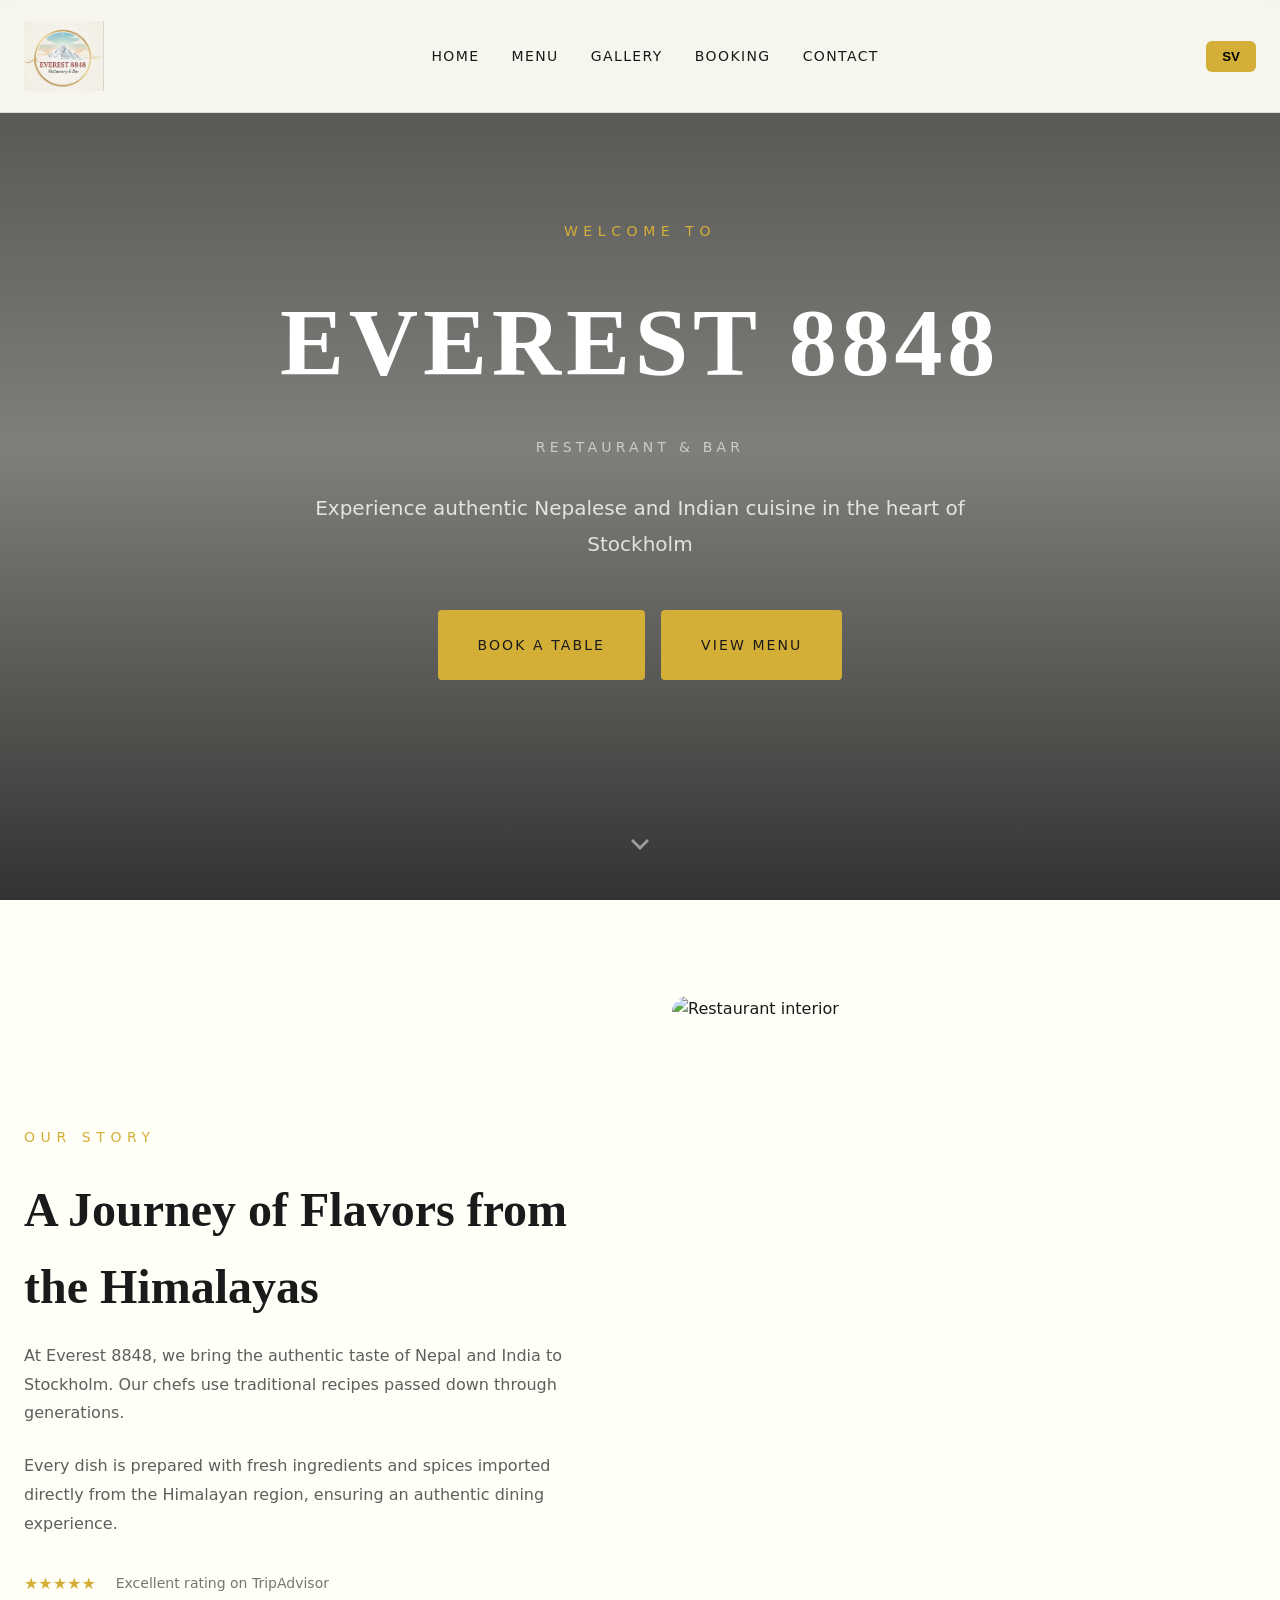
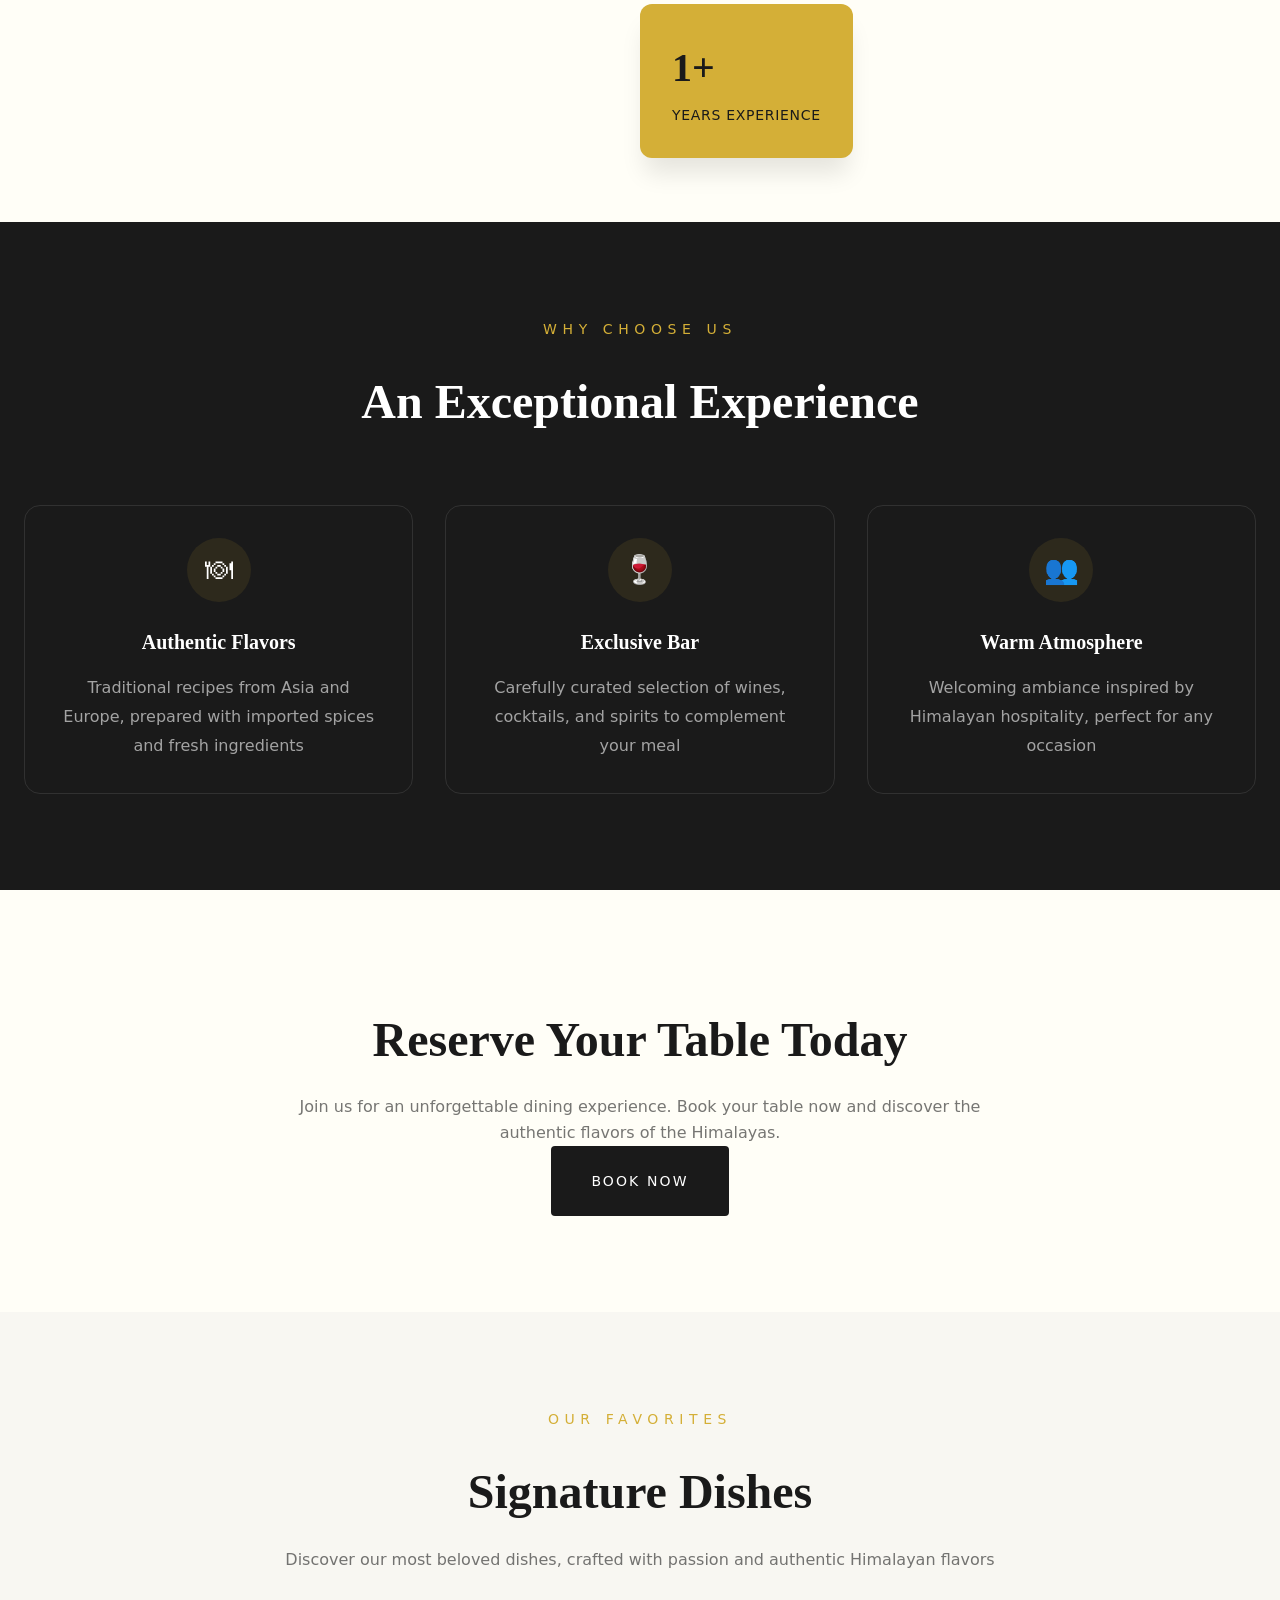
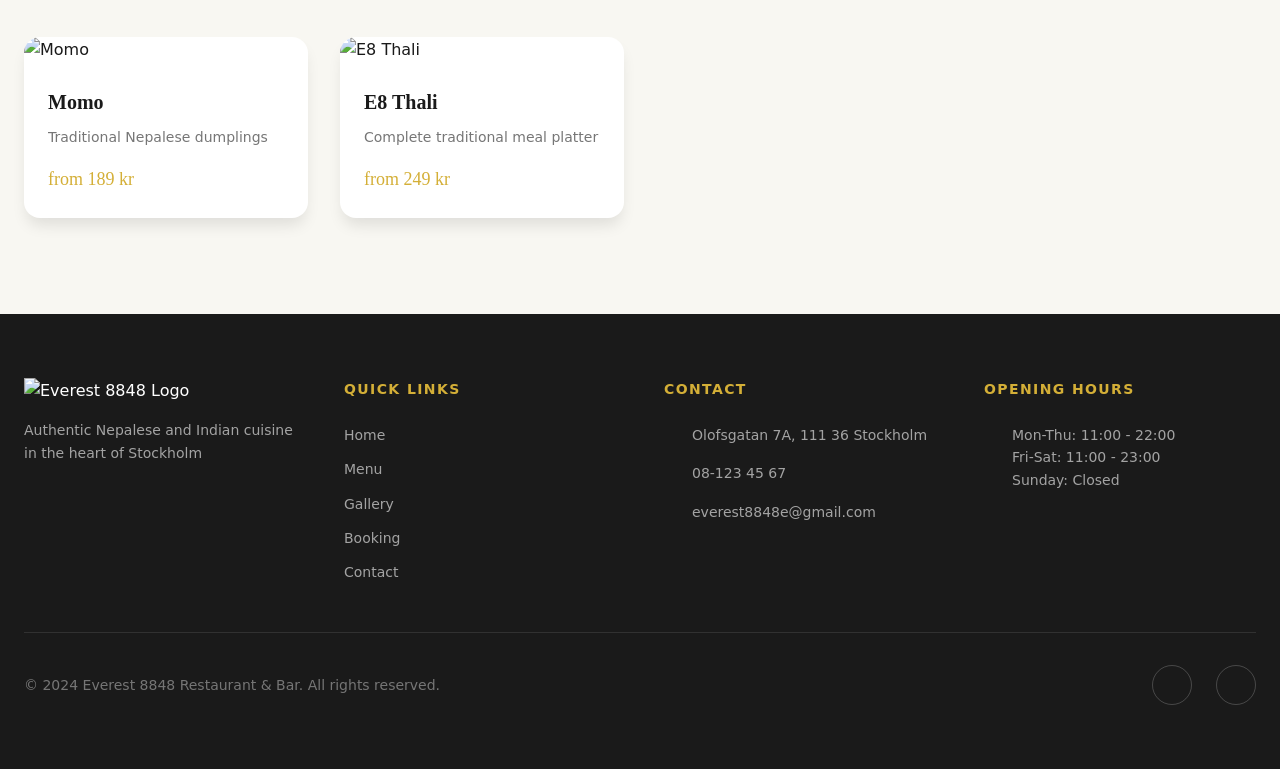
==== index.html @ a4e51785 "Initial commit" ====
<!doctype html>
<html lang="sv">
<head>
  <meta charset="utf-8" />
  <meta name="viewport" content="width=device-width,initial-scale=1" />
  <title>EVEREST 8848</title>
  <style>
    :root {
      --cream: #FFFEF7;
      --gold: #D4AF37;
      --gold-hover: #C4A030;
      --ink: #1A1A1A;
      --panel: #F8F7F2;
    }
    * {
      margin: 0;
      padding: 0;
      box-sizing: border-box;
    }
    body {
      font-family: system-ui, -apple-system, sans-serif;
      background: var(--cream);
      color: var(--ink);
      line-height: 1.6;
    }
    .h-serif {
      font-family: ui-serif, Georgia, serif;
    }
    
    /* Navigation */
    .nav {
      position: fixed;
      top: 0;
      left: 0;
      right: 0;
      z-index: 100;
      background: rgba(255, 254, 247, 0.95);
      backdrop-filter: blur(10px);
      border-bottom: 1px solid rgba(26, 26, 26, 0.1);
      padding: 1rem 0;
    }
    .nav-inner {
      max-width: 1280px;
      margin: 0 auto;
      padding: 0 1.5rem;
      display: flex;
      align-items: center;
      justify-content: space-between;
    }
    .brand {
      display: flex;
      align-items: center;
      gap: 12px;
      text-decoration: none;
      color: var(--ink);
    }
    .brand-logo {
      width: 80px;
      height: 80px;
      object-fit: contain;
    }
    .nav-links {
      display: flex;
      gap: 2rem;
    }
    .nav-links a {
      text-decoration: none;
      color: var(--ink);
      font-size: 14px;
      text-transform: uppercase;
      letter-spacing: 0.1em;
      transition: color 0.3s;
    }
    .nav-links a:hover {
      color: var(--gold);
    }
    .lang {
      background: var(--gold);
      border: none;
      padding: 8px 16px;
      border-radius: 6px;
      cursor: pointer;
      font-weight: 600;
      transition: background 0.3s;
    }
    .lang:hover {
      background: var(--gold-hover);
    }

    /* Hero Section */
    .hero {
      position: relative;
      height: 100vh;
      display: flex;
      align-items: center;
      justify-content: center;
      overflow: hidden;
    }
    .hero-bg {
      position: absolute;
      inset: 0;
      background-image: url('https://images.unsplash.com/photo-1517248135467-4c7edcad34c4?w=1920');
      background-size: cover;
      background-position: center;
      background-repeat: no-repeat;
    }
    .hero-overlay {
      position: absolute;
      inset: 0;
      background: linear-gradient(to bottom, rgba(0,0,0,0.7), rgba(0,0,0,0.5), rgba(0,0,0,0.8));
    }
    .hero-content {
      position: relative;
      z-index: 10;
      text-align: center;
      padding: 0 1.5rem;
      max-width: 56rem;
      margin: 0 auto;
    }
    .kicker {
      color: var(--gold);
      font-size: 0.875rem;
      letter-spacing: 0.4em;
      text-transform: uppercase;
      margin-bottom: 1.5rem;
      display: block;
    }
    .hero h1 {
      font-size: clamp(3rem, 8vw, 6rem);
      color: white;
      margin-bottom: 1rem;
      letter-spacing: 0.05em;
    }
    .hero .sub {
      color: rgba(255, 255, 255, 0.6);
      font-size: 0.875rem;
      letter-spacing: 0.3em;
      text-transform: uppercase;
      margin-bottom: 2rem;
    }
    .hero p {
      color: rgba(255, 255, 255, 0.8);
      font-size: clamp(1rem, 2vw, 1.25rem);
      font-weight: 300;
      max-width: 42rem;
      margin: 0 auto 3rem;
      line-height: 1.8;
    }
    .hero-actions {
      display: flex;
      flex-wrap: wrap;
      gap: 1rem;
      justify-content: center;
    }
    .btn {
      display: inline-block;
      padding: 1.5rem 2.5rem;
      text-decoration: none;
      font-size: 0.875rem;
      letter-spacing: 0.15em;
      text-transform: uppercase;
      font-weight: 500;
      border-radius: 4px;
      transition: all 0.3s;
    }
    .btn.gold {
      background: var(--gold);
      color: var(--ink);
    }
    .btn.gold:hover {
      background: var(--gold-hover);
    }
    .btn.dark {
      background: var(--ink);
      color: white;
    }
    .btn.dark:hover {
      background: #333;
    }
    .chevron-down {
      position: absolute;
      bottom: 2.5rem;
      left: 50%;
      transform: translateX(-50%);
      color: rgba(255, 255, 255, 0.5);
      animation: bounce 2s infinite;
    }
    @keyframes bounce {
      0%, 100% { transform: translateX(-50%) translateY(0); }
      50% { transform: translateX(-50%) translateY(10px); }
    }

    /* Sections */
    .section {
      padding: 6rem 1.5rem;
    }
    .section.dark {
      background: var(--ink);
      color: white;
    }
    .section.panel {
      background: var(--panel);
    }
    .container {
      max-width: 80rem;
      margin: 0 auto;
    }

    /* About Section */
    .grid-2 {
      display: grid;
      grid-template-columns: 1fr;
      gap: 4rem;
      align-items: center;
    }
    @media (min-width: 768px) {
      .grid-2 {
        grid-template-columns: 1fr 1fr;
      }
    }
    .about-image-wrapper {
      position: relative;
    }
    .about-image {
      aspect-ratio: 4/5;
      border-radius: 1rem;
      overflow: hidden;
    }
    .about-image img {
      width: 100%;
      height: 100%;
      object-fit: cover;
    }
    .about-badge {
      position: absolute;
      bottom: -2rem;
      left: -2rem;
      background: var(--gold);
      color: var(--ink);
      padding: 2rem;
      border-radius: 0.75rem;
      box-shadow: 0 20px 25px -5px rgba(0, 0, 0, 0.1);
    }
    .about-badge .number {
      font-size: 2.5rem;
      font-weight: 700;
    }
    .about-badge .label {
      font-size: 0.875rem;
      text-transform: uppercase;
      letter-spacing: 0.05em;
      margin-top: 0.25rem;
    }
    .stars {
      display: flex;
      align-items: center;
      gap: 0.5rem;
      margin-top: 2rem;
      color: var(--gold);
    }
    .stars span {
      margin-left: 0.75rem;
      color: rgba(26, 26, 26, 0.6);
      font-size: 0.875rem;
    }
    .muted-ink {
      color: rgba(26, 26, 26, 0.7);
      line-height: 1.8;
      margin-bottom: 1.5rem;
    }

    /* Features Section */
    .grid-3 {
      display: grid;
      grid-template-columns: 1fr;
      gap: 2rem;
    }
    @media (min-width: 768px) {
      .grid-3 {
        grid-template-columns: repeat(3, 1fr);
      }
    }
    .feature {
      text-align: center;
      padding: 2rem;
      border: 1px solid rgba(255, 255, 255, 0.1);
      border-radius: 1rem;
      transition: border-color 0.5s;
    }
    .feature:hover {
      border-color: rgba(212, 175, 55, 0.5);
    }
    .feature .icon-circle {
      width: 4rem;
      height: 4rem;
      margin: 0 auto 1.5rem;
      border-radius: 50%;
      background: rgba(212, 175, 55, 0.1);
      display: flex;
      align-items: center;
      justify-content: center;
      font-size: 1.75rem;
    }
    .feature h3 {
      font-size: 1.25rem;
      margin-bottom: 1rem;
      color: white;
    }
    .feature .muted {
      color: rgba(255, 255, 255, 0.6);
      line-height: 1.8;
    }

    /* Signature Dishes */
    .grid-4 {
      display: grid;
      grid-template-columns: 1fr;
      gap: 2rem;
    }
    @media (min-width: 640px) {
      .grid-4 {
        grid-template-columns: repeat(2, 1fr);
      }
    }
    @media (min-width: 1024px) {
      .grid-4 {
        grid-template-columns: repeat(4, 1fr);
      }
    }
    .card {
      background: white;
      border-radius: 1rem;
      overflow: hidden;
      box-shadow: 0 10px 15px -3px rgba(0, 0, 0, 0.1);
      transition: box-shadow 0.5s, transform 0.5s;
    }
    .card:hover {
      box-shadow: 0 25px 50px -12px rgba(0, 0, 0, 0.25);
    }
    .card img {
      width: 100%;
      aspect-ratio: 1;
      object-fit: cover;
      transition: transform 0.7s;
    }
    .card:hover img {
      transform: scale(1.1);
    }
    .card-content {
      padding: 1.5rem;
    }
    .card-title {
      font-size: 1.25rem;
      margin-bottom: 0.5rem;
    }
    .card-desc {
      color: rgba(26, 26, 26, 0.6);
      font-size: 0.875rem;
      margin-bottom: 1rem;
      display: -webkit-box;
      -webkit-box-orient: vertical;
      overflow: hidden;
    }
    .card-price {
      color: var(--gold);
      font-size: 1.125rem;
    }

            /* Footer Styles */
        .footer {
            background: #1A1A1A;
            color: white;
        }

        .footer-container {
            max-width: 1280px;
            margin: 0 auto;
            padding: 4rem 1.5rem;
        }

        .footer-grid {
            display: grid;
            grid-template-columns: repeat(4, 1fr);
            gap: 3rem;
            margin-bottom: 3rem;
        }

        .footer-brand {
            grid-column: span 1;
        }

        .footer-logo {
            height: 5rem;
            width: auto;
            margin-bottom: 1rem;
        }

        .footer-tagline {
            color: rgba(255, 255, 255, 0.6);
            font-size: 0.875rem;
            line-height: 1.6;
        }

        .footer-section h4 {
            font-size: 0.875rem;
            letter-spacing: 0.1em;
            text-transform: uppercase;
            color: #D4AF37;
            margin-bottom: 1.5rem;
        }

        .footer-links {
            display: flex;
            flex-direction: column;
            gap: 0.75rem;
        }

        .footer-links a {
            color: rgba(255, 255, 255, 0.6);
            text-decoration: none;
            font-size: 0.875rem;
            transition: color 0.3s;
        }

        .footer-links a:hover {
            color: #D4AF37;
        }

        .footer-contact-item {
            display: flex;
            align-items: flex-start;
            gap: 0.75rem;
            margin-bottom: 1rem;
            color: rgba(255, 255, 255, 0.6);
            font-size: 0.875rem;
        }

        .footer-contact-item i {
            color: #D4AF37;
            flex-shrink: 0;
            margin-top: 2px;
        }

        .footer-hours {
            display: flex;
            align-items: flex-start;
            gap: 0.75rem;
            color: rgba(255, 255, 255, 0.6);
            font-size: 0.875rem;
        }

        .footer-hours i {
            color: #D4AF37;
            flex-shrink: 0;
            margin-top: 2px;
        }

        .footer-hours-text p {
            line-height: 1.6;
        }

        .footer-bottom {
            border-top: 1px solid rgba(255, 255, 255, 0.1);
            padding-top: 2rem;
            display: flex;
            align-items: center;
            justify-content: space-between;
            gap: 1.5rem;
        }

        .footer-copyright {
            color: rgba(255, 255, 255, 0.4);
            font-size: 0.875rem;
        }

        .footer-social {
            display: flex;
            align-items: center;
            gap: 1.5rem;
        }

        .footer-social-link {
            width: 2.5rem;
            height: 2.5rem;
            border-radius: 50%;
            border: 1px solid rgba(255, 255, 255, 0.2);
            display: flex;
            align-items: center;
            justify-content: center;
            color: white;
            text-decoration: none;
            transition: all 0.3s;
        }

        .footer-social-link:hover {
            border-color: #D4AF37;
            color: #D4AF37;
        }

    /* Text utilities */
    h2 {
      font-size: clamp(2rem, 4vw, 3rem);
      margin: 1rem 0;
    }
    .text-center {
      text-align: center;
    }
    .section-header {
      text-align: center;
      margin-bottom: 4rem;
    }
    .section-desc {
      color: rgba(26, 26, 26, 0.6);
      margin-top: 1rem;
      max-width: 45rem;
      margin-left: auto;
      margin-right: auto;
    }
  </style>
</head>
<body>
  <header class="nav">
    <div class="nav-inner">
      <a class="brand" href="index.html">
        <img src="bild.jpg" alt="Everest 8848 Logo" class="brand-logo">
      </a>

      <nav class="nav-links">
        <a href="index.html" data-i18n="nav.home">Home</a>
        <a href="menu.html" data-i18n="nav.menu">Menu</a>
        <a href="gallery.html" data-i18n="nav.gallery">Gallery</a>
        <a href="booking.html" data-i18n="nav.booking">Booking</a>
        <a href="contact.html" data-i18n="nav.contact">Contact</a>
      </nav>

      <button class="lang" id="langBtn" type="button" aria-label="Language">
        <span>SV</span>
      </button>
    </div>
  </header>

  <main>
    <!-- Hero Section -->
    <section class="hero">
      <div class="hero-bg"></div>
      <div class="hero-overlay"></div>

      <div class="hero-content">
        <span class="kicker" data-i18n="home.welcome">Welcome to</span>
        <h1 class="h-serif">EVEREST 8848</h1>
        <div class="sub" data-i18n="home.restaurantBar">Restaurant & Bar</div>
        <p data-i18n="home.heroText">Experience authentic Nepalese and Indian cuisine in the heart of Stockholm</p>

        <div class="hero-actions">
          <a class="btn gold" href="booking.html" data-i18n="home.bookTable">Book a Table</a>
          <a class="btn gold" href="menu.html" data-i18n="home.viewMenu">View Menu</a>
        </div>
      </div>

      <svg class="chevron-down" width="32" height="32" viewBox="0 0 24 24" fill="none" stroke="currentColor" stroke-width="2">
        <polyline points="6 9 12 15 18 9"></polyline>
      </svg>
    </section>

    <!-- About Section -->
    <section class="section">
      <div class="container">
        <div class="grid-2">
          <div>
            <span class="kicker" data-i18n="home.ourStory">Our Story</span>
            <h2 class="h-serif" data-i18n="home.storyTitle">A Journey of Flavors from the Himalayas</h2>
            <p class="muted-ink" data-i18n="home.storyText1">At Everest 8848, we bring the authentic taste of Nepal and India to Stockholm. Our chefs use traditional recipes passed down through generations.</p>
            <p class="muted-ink" data-i18n="home.storyText2">Every dish is prepared with fresh ingredients and spices imported directly from the Himalayan region, ensuring an authentic dining experience.</p>
            <div class="stars">
              ★★★★★
              <span data-i18n="home.excellentRating">Excellent rating on TripAdvisor</span>
            </div>
          </div>

          <div class="about-image-wrapper">
            <div class="about-image">
              <img loading="lazy" src="https://images.unsplash.com/photo-1414235077428-338989a2e8c0?w=800" alt="Restaurant interior">
            </div>
            <div class="about-badge">
              <p class="number h-serif">1+</p>
              <p class="label" data-i18n="home.yearsExperience">Years Experience</p>
            </div>
          </div>
        </div>
      </div>
    </section>

    <!-- Features Section -->
    <section class="section dark">
      <div class="container">
        <div class="section-header">
          <span class="kicker" data-i18n="home.whyChooseUs">Why Choose Us</span>
          <h2 class="h-serif" data-i18n="home.exceptionalExperience">An Exceptional Experience</h2>
        </div>

        <div class="grid-3">
          <div class="feature">
            <div class="icon-circle">🍽</div>
            <h3 class="h-serif" data-i18n="home.authenticFlavors">Authentic Flavors</h3>
            <p class="muted" data-i18n="home.authenticFlavorsDesc">Traditional recipes from Asia and Europe, prepared with imported spices and fresh ingredients</p>
          </div>
          <div class="feature">
            <div class="icon-circle">🍷</div>
            <h3 class="h-serif" data-i18n="home.exclusiveBar">Exclusive Bar</h3>
            <p class="muted" data-i18n="home.exclusiveBarDesc">Carefully curated selection of wines, cocktails, and spirits to complement your meal</p>
          </div>
          <div class="feature">
            <div class="icon-circle">👥</div>
            <h3 class="h-serif" data-i18n="home.warmAtmosphere">Warm Atmosphere</h3>
            <p class="muted" data-i18n="home.warmAtmosphereDesc">Welcoming ambiance inspired by Himalayan hospitality, perfect for any occasion</p>
          </div>
        </div>
      </div>
    </section>

    <!-- CTA Section -->
    <section class="section">
      <div class="container text-center">
        <h2 class="h-serif" data-i18n="home.reserveToday">Reserve Your Table Today</h2>
        <p class="section-desc" data-i18n="home.reserveText">Join us for an unforgettable dining experience. Book your table now and discover the authentic flavors of the Himalayas.</p>
        <a class="btn dark" href="booking.html" data-i18n="home.bookNow">Book Now</a>
      </div>
    </section>

    <!-- Signature Dishes Section -->
    <section class="section panel">
      <div class="container">
        <div class="section-header">
          <span class="kicker" data-i18n="home.ourFavorites">Our Favorites</span>
          <h2 class="h-serif" data-i18n="home.signatureDishes">Signature Dishes</h2>
          <p class="section-desc" data-i18n="home.signatureText">Discover our most beloved dishes, crafted with passion and authentic Himalayan flavors</p>
        </div>

        <div class="grid-4">
          <div class="card">
            <img loading="lazy" src="https://qtrypzzcjebvfcihiynt.supabase.co/storage/v1/object/public/base44-prod/public/692e32b8cb1d8523dd92cec2/b86cc1bb1_WhatsAppImage2025-12-02at14751AM2.jpg" alt="Momo">
            <div class="card-content">
              <h3 class="h-serif card-title">Momo</h3>
              <p class="card-desc" data-i18n="home.momoDesc">Traditional Nepalese dumplings</p>
              <p class="card-price h-serif"><span data-i18n="home.from">from</span> 189 kr</p>
            </div>
          </div>

          <div class="card">
            <img loading="lazy" src="https://qtrypzzcjebvfcihiynt.supabase.co/storage/v1/object/public/base44-prod/public/692e32b8cb1d8523dd92cec2/eb013bc7a_WhatsAppImage2025-12-02at15303AM.jpg" alt="E8 Thali">
            <div class="card-content">
              <h3 class="h-serif card-title">E8 Thali</h3>
              <p class="card-desc" data-i18n="home.thaliDesc">Complete traditional meal platter</p>
              <p class="card-price h-serif"><span data-i18n="home.from">from</span> 249 kr</p>
            </div>
          </div>
          
      </div>
    </section>
  </main>

  <!-- Footer -->
    <footer class="footer">
        <div class="footer-container">
            <div class="footer-grid">
                <!-- Brand -->
                <div class="footer-brand">
                    <img 
                        src="https://qtrypzzcjebvfcihiynt.supabase.co/storage/v1/object/public/base44-prod/public/692e32b8cb1d8523dd92cec2/d5dc49fa0_Gemini_Generated_Image_z7y4h9z7y4h9z7y4.png" 
                        alt="Everest 8848 Logo"
                        class="footer-logo"
                    />
                    <p class="footer-tagline">
                        Authentic Nepalese and Indian cuisine in the heart of Stockholm
                    </p>
                </div>

                <!-- Quick Links -->
                <div class="footer-section">
                    <h4>Quick Links</h4>
                    <div class="footer-links">
                        <a href="index.html">Home</a>
                        <a href="menu.html">Menu</a>
                        <a href="gallery.html">Gallery</a>
                        <a href="booking.html">Booking</a>
                        <a href="contact.html">Contact</a>
                    </div>
                </div>

                <!-- Contact Info -->
                <div class="footer-section">
                    <h4>Contact</h4>
                    <div class="footer-contact-item">
                        <i data-lucide="map-pin" style="width: 16px; height: 16px;"></i>
                        <span>Olofsgatan 7A, 111 36 Stockholm</span>
                    </div>
                    <div class="footer-contact-item">
                        <i data-lucide="phone" style="width: 16px; height: 16px;"></i>
                        <span>08-123 45 67</span>
                    </div>
                    <div class="footer-contact-item">
                        <i data-lucide="mail" style="width: 16px; height: 16px;"></i>
                        <span>everest8848e@gmail.com</span>
                    </div>
                </div>

                <!-- Opening Hours -->
                <div class="footer-section">
                    <h4>Opening Hours</h4>
                    <div class="footer-hours">
                        <i data-lucide="clock" style="width: 16px; height: 16px;"></i>
                        <div class="footer-hours-text">
                            <p>Mon-Thu: 11:00 - 22:00</p>
                            <p>Fri-Sat: 11:00 - 23:00</p>
                            <p>Sunday: Closed</p>
                        </div>
                    </div>
                </div>
            </div>

            <!-- Social & Copyright -->
            <div class="footer-bottom">
                <p class="footer-copyright">
                    © 2024 Everest 8848 Restaurant & Bar. All rights reserved.
                </p>
                <div class="footer-social">
                    <a 
                        href="https://www.instagram.com/everest_8848e/" 
                        target="_blank" 
                        rel="noopener noreferrer"
                        class="footer-social-link"
                    >
                        <i data-lucide="instagram" style="width: 18px; height: 18px;"></i>
                    </a>
                    <a 
                        href="https://facebook.com" 
                        target="_blank" 
                        rel="noopener noreferrer"
                        class="footer-social-link"
                    >
                        <i data-lucide="facebook" style="width: 18px; height: 18px;"></i>
                    </a>
                </div>
            </div>
        </div>
    </footer>

  <script>
    document.getElementById("year").textContent = new Date().getFullYear();
  </script>
</body>
</html>
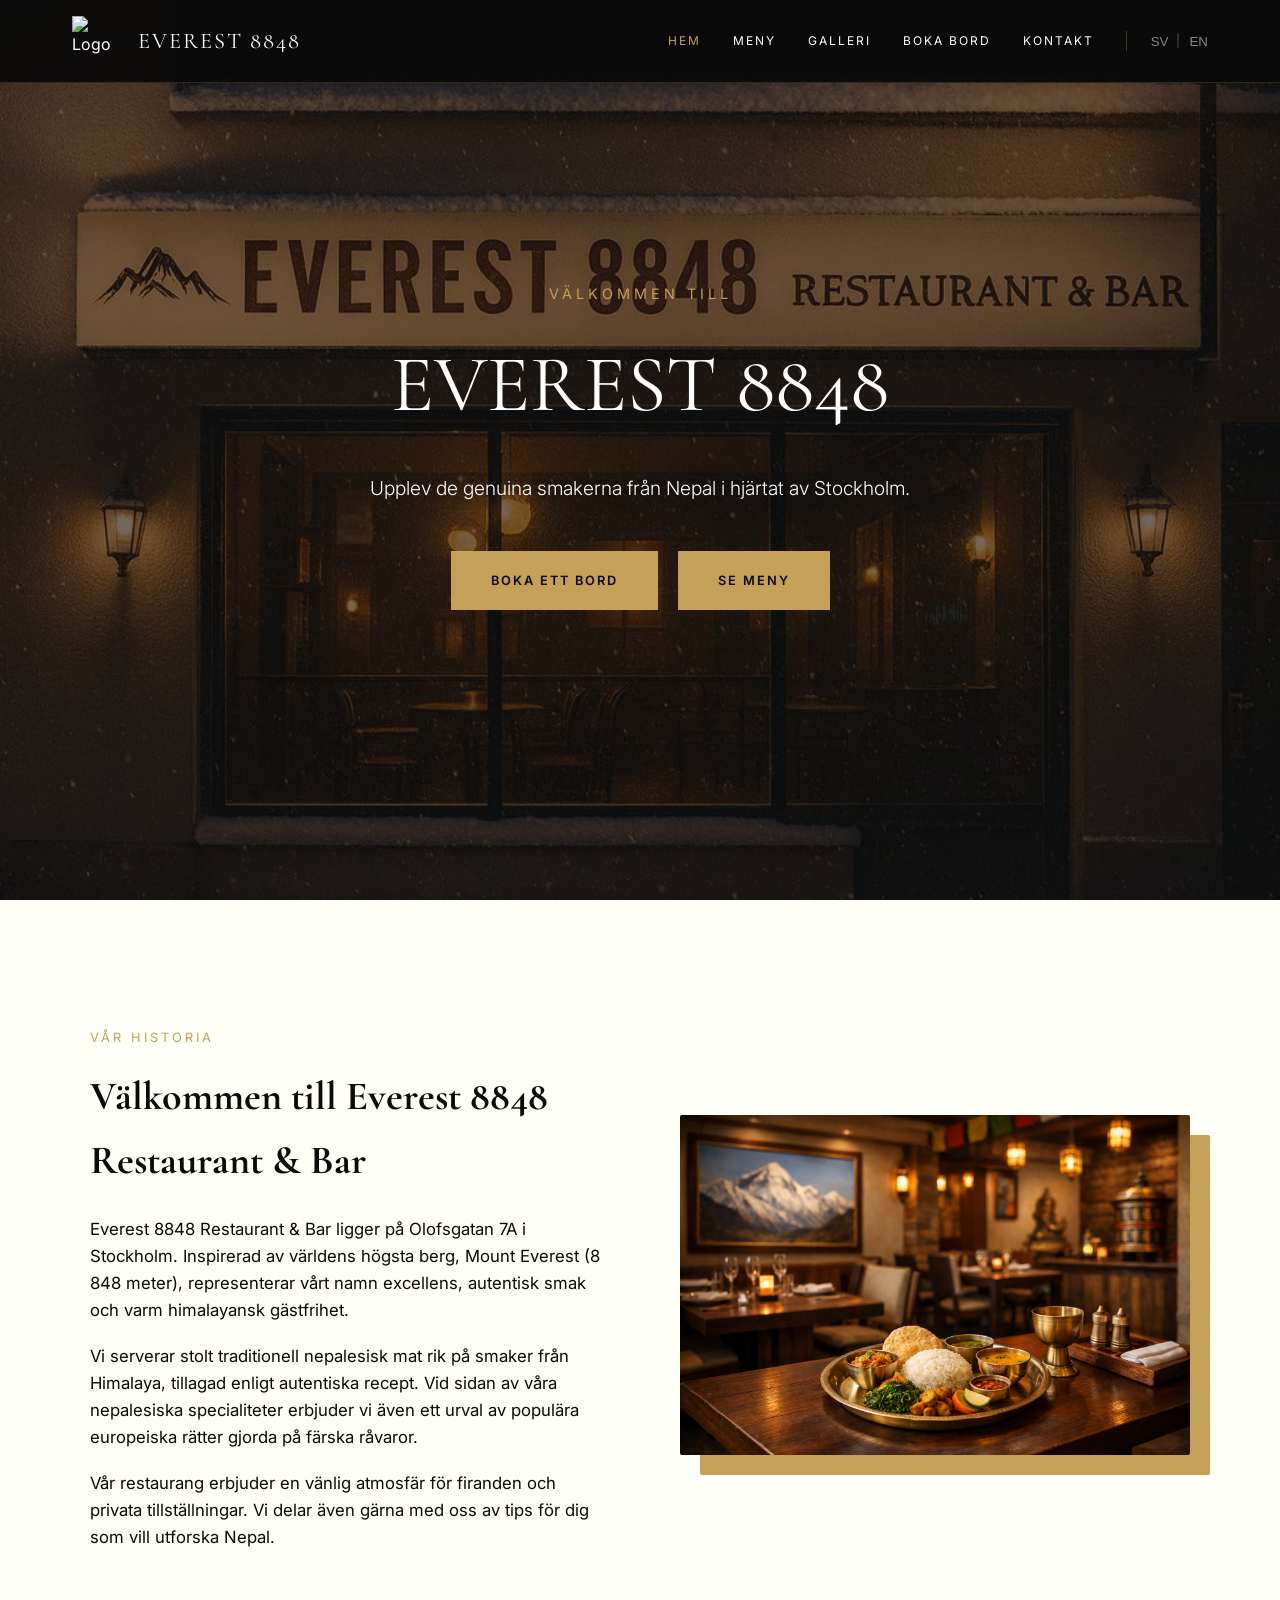
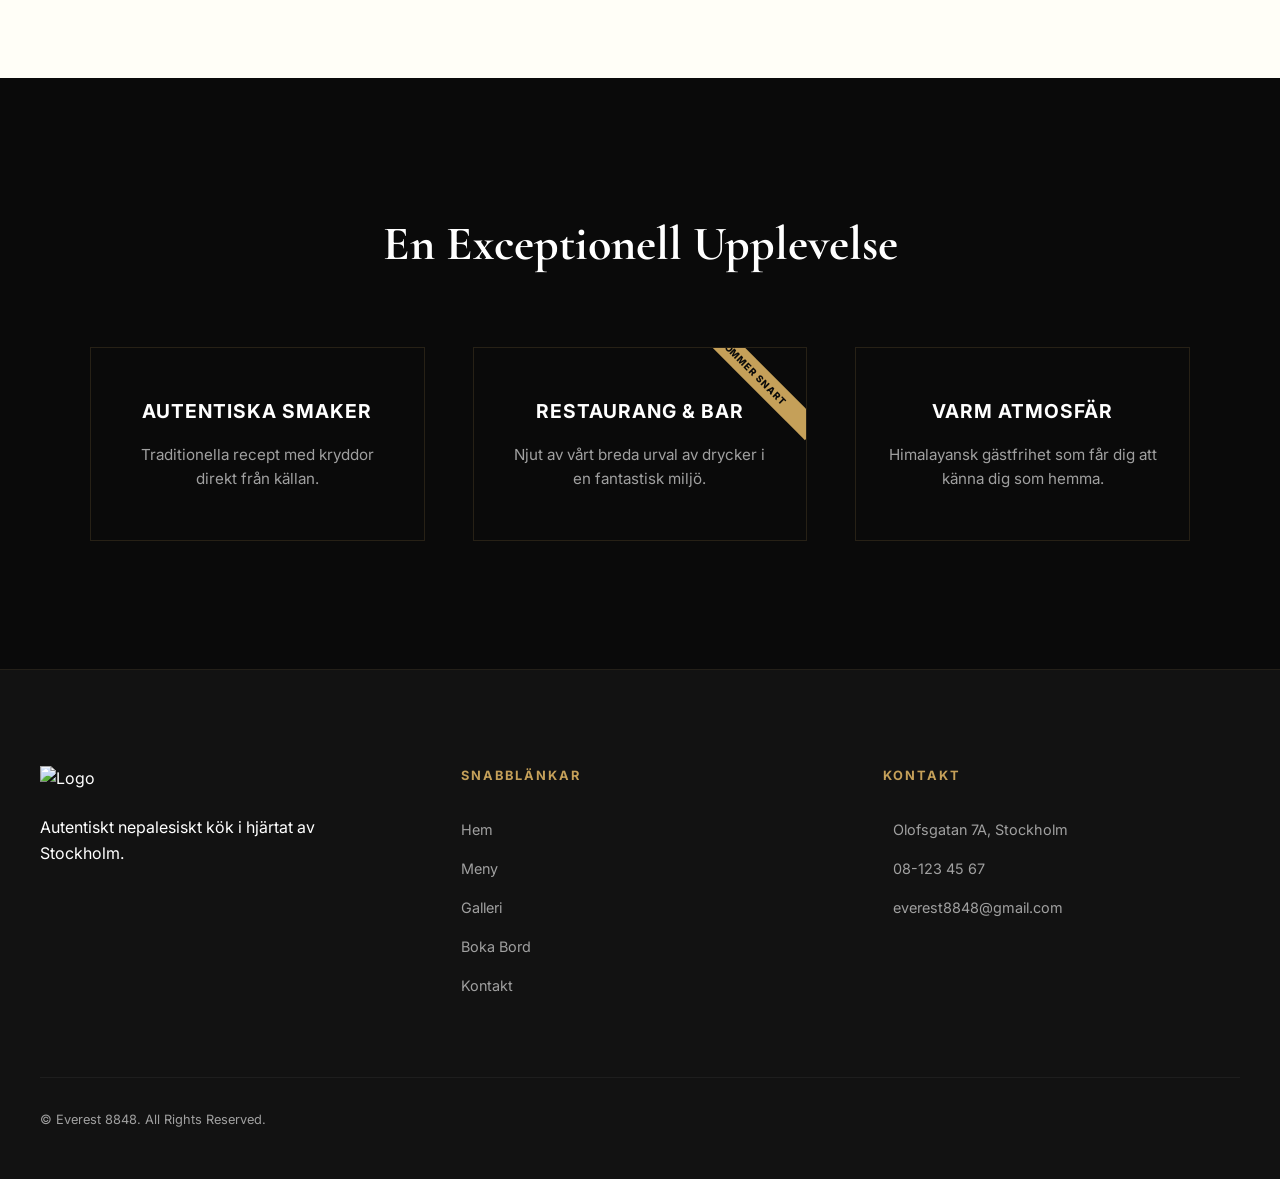
==== commit 24c8e6de: "Added storefront image and updated booking system" ====
--- a/index.html
+++ b/index.html
@@ -1,752 +1,351 @@
-<!doctype html>
+<!DOCTYPE html>
 <html lang="sv">
 <head>
-  <meta charset="utf-8" />
-  <meta name="viewport" content="width=device-width,initial-scale=1" />
-  <title>EVEREST 8848</title>
-  <style>
-    :root {
-      --cream: #FFFEF7;
-      --gold: #D4AF37;
-      --gold-hover: #C4A030;
-      --ink: #1A1A1A;
-      --panel: #F8F7F2;
-    }
-    * {
-      margin: 0;
-      padding: 0;
-      box-sizing: border-box;
-    }
-    body {
-      font-family: system-ui, -apple-system, sans-serif;
-      background: var(--cream);
-      color: var(--ink);
-      line-height: 1.6;
-    }
-    .h-serif {
-      font-family: ui-serif, Georgia, serif;
-    }
+    <meta charset="utf-8" />
+    <meta name="viewport" content="width=device-width,initial-scale=1" />
+    <title>EVEREST 8848 | Restaurant & Bar Stockholm</title>
     
-    /* Navigation */
-    .nav {
-      position: fixed;
-      top: 0;
-      left: 0;
-      right: 0;
-      z-index: 100;
-      background: rgba(255, 254, 247, 0.95);
-      backdrop-filter: blur(10px);
-      border-bottom: 1px solid rgba(26, 26, 26, 0.1);
-      padding: 1rem 0;
-    }
-    .nav-inner {
-      max-width: 1280px;
-      margin: 0 auto;
-      padding: 0 1.5rem;
-      display: flex;
-      align-items: center;
-      justify-content: space-between;
-    }
-    .brand {
-      display: flex;
-      align-items: center;
-      gap: 12px;
-      text-decoration: none;
-      color: var(--ink);
-    }
-    .brand-logo {
-      width: 80px;
-      height: 80px;
-      object-fit: contain;
-    }
-    .nav-links {
-      display: flex;
-      gap: 2rem;
-    }
-    .nav-links a {
-      text-decoration: none;
-      color: var(--ink);
-      font-size: 14px;
-      text-transform: uppercase;
-      letter-spacing: 0.1em;
-      transition: color 0.3s;
-    }
-    .nav-links a:hover {
-      color: var(--gold);
-    }
-    .lang {
-      background: var(--gold);
-      border: none;
-      padding: 8px 16px;
-      border-radius: 6px;
-      cursor: pointer;
-      font-weight: 600;
-      transition: background 0.3s;
-    }
-    .lang:hover {
-      background: var(--gold-hover);
-    }
-
-    /* Hero Section */
-    .hero {
-      position: relative;
-      height: 100vh;
-      display: flex;
-      align-items: center;
-      justify-content: center;
-      overflow: hidden;
-    }
-    .hero-bg {
-      position: absolute;
-      inset: 0;
-      background-image: url('https://images.unsplash.com/photo-1517248135467-4c7edcad34c4?w=1920');
-      background-size: cover;
-      background-position: center;
-      background-repeat: no-repeat;
-    }
-    .hero-overlay {
-      position: absolute;
-      inset: 0;
-      background: linear-gradient(to bottom, rgba(0,0,0,0.7), rgba(0,0,0,0.5), rgba(0,0,0,0.8));
-    }
-    .hero-content {
-      position: relative;
-      z-index: 10;
-      text-align: center;
-      padding: 0 1.5rem;
-      max-width: 56rem;
-      margin: 0 auto;
-    }
-    .kicker {
-      color: var(--gold);
-      font-size: 0.875rem;
-      letter-spacing: 0.4em;
-      text-transform: uppercase;
-      margin-bottom: 1.5rem;
-      display: block;
-    }
-    .hero h1 {
-      font-size: clamp(3rem, 8vw, 6rem);
-      color: white;
-      margin-bottom: 1rem;
-      letter-spacing: 0.05em;
-    }
-    .hero .sub {
-      color: rgba(255, 255, 255, 0.6);
-      font-size: 0.875rem;
-      letter-spacing: 0.3em;
-      text-transform: uppercase;
-      margin-bottom: 2rem;
-    }
-    .hero p {
-      color: rgba(255, 255, 255, 0.8);
-      font-size: clamp(1rem, 2vw, 1.25rem);
-      font-weight: 300;
-      max-width: 42rem;
-      margin: 0 auto 3rem;
-      line-height: 1.8;
-    }
-    .hero-actions {
-      display: flex;
-      flex-wrap: wrap;
-      gap: 1rem;
-      justify-content: center;
-    }
-    .btn {
-      display: inline-block;
-      padding: 1.5rem 2.5rem;
-      text-decoration: none;
-      font-size: 0.875rem;
-      letter-spacing: 0.15em;
-      text-transform: uppercase;
-      font-weight: 500;
-      border-radius: 4px;
-      transition: all 0.3s;
-    }
-    .btn.gold {
-      background: var(--gold);
-      color: var(--ink);
-    }
-    .btn.gold:hover {
-      background: var(--gold-hover);
-    }
-    .btn.dark {
-      background: var(--ink);
-      color: white;
-    }
-    .btn.dark:hover {
-      background: #333;
-    }
-    .chevron-down {
-      position: absolute;
-      bottom: 2.5rem;
-      left: 50%;
-      transform: translateX(-50%);
-      color: rgba(255, 255, 255, 0.5);
-      animation: bounce 2s infinite;
-    }
-    @keyframes bounce {
-      0%, 100% { transform: translateX(-50%) translateY(0); }
-      50% { transform: translateX(-50%) translateY(10px); }
-    }
-
-    /* Sections */
-    .section {
-      padding: 6rem 1.5rem;
-    }
-    .section.dark {
-      background: var(--ink);
-      color: white;
-    }
-    .section.panel {
-      background: var(--panel);
-    }
-    .container {
-      max-width: 80rem;
-      margin: 0 auto;
-    }
-
-    /* About Section */
-    .grid-2 {
-      display: grid;
-      grid-template-columns: 1fr;
-      gap: 4rem;
-      align-items: center;
-    }
-    @media (min-width: 768px) {
-      .grid-2 {
-        grid-template-columns: 1fr 1fr;
-      }
-    }
-    .about-image-wrapper {
-      position: relative;
-    }
-    .about-image {
-      aspect-ratio: 4/5;
-      border-radius: 1rem;
-      overflow: hidden;
-    }
-    .about-image img {
-      width: 100%;
-      height: 100%;
-      object-fit: cover;
-    }
-    .about-badge {
-      position: absolute;
-      bottom: -2rem;
-      left: -2rem;
-      background: var(--gold);
-      color: var(--ink);
-      padding: 2rem;
-      border-radius: 0.75rem;
-      box-shadow: 0 20px 25px -5px rgba(0, 0, 0, 0.1);
-    }
-    .about-badge .number {
-      font-size: 2.5rem;
-      font-weight: 700;
-    }
-    .about-badge .label {
-      font-size: 0.875rem;
-      text-transform: uppercase;
-      letter-spacing: 0.05em;
-      margin-top: 0.25rem;
-    }
-    .stars {
-      display: flex;
-      align-items: center;
-      gap: 0.5rem;
-      margin-top: 2rem;
-      color: var(--gold);
-    }
-    .stars span {
-      margin-left: 0.75rem;
-      color: rgba(26, 26, 26, 0.6);
-      font-size: 0.875rem;
-    }
-    .muted-ink {
-      color: rgba(26, 26, 26, 0.7);
-      line-height: 1.8;
-      margin-bottom: 1.5rem;
-    }
-
-    /* Features Section */
-    .grid-3 {
-      display: grid;
-      grid-template-columns: 1fr;
-      gap: 2rem;
-    }
-    @media (min-width: 768px) {
-      .grid-3 {
-        grid-template-columns: repeat(3, 1fr);
-      }
-    }
-    .feature {
-      text-align: center;
-      padding: 2rem;
-      border: 1px solid rgba(255, 255, 255, 0.1);
-      border-radius: 1rem;
-      transition: border-color 0.5s;
-    }
-    .feature:hover {
-      border-color: rgba(212, 175, 55, 0.5);
-    }
-    .feature .icon-circle {
-      width: 4rem;
-      height: 4rem;
-      margin: 0 auto 1.5rem;
-      border-radius: 50%;
-      background: rgba(212, 175, 55, 0.1);
-      display: flex;
-      align-items: center;
-      justify-content: center;
-      font-size: 1.75rem;
-    }
-    .feature h3 {
-      font-size: 1.25rem;
-      margin-bottom: 1rem;
-      color: white;
-    }
-    .feature .muted {
-      color: rgba(255, 255, 255, 0.6);
-      line-height: 1.8;
-    }
-
-    /* Signature Dishes */
-    .grid-4 {
-      display: grid;
-      grid-template-columns: 1fr;
-      gap: 2rem;
-    }
-    @media (min-width: 640px) {
-      .grid-4 {
-        grid-template-columns: repeat(2, 1fr);
-      }
-    }
-    @media (min-width: 1024px) {
-      .grid-4 {
-        grid-template-columns: repeat(4, 1fr);
-      }
-    }
-    .card {
-      background: white;
-      border-radius: 1rem;
-      overflow: hidden;
-      box-shadow: 0 10px 15px -3px rgba(0, 0, 0, 0.1);
-      transition: box-shadow 0.5s, transform 0.5s;
-    }
-    .card:hover {
-      box-shadow: 0 25px 50px -12px rgba(0, 0, 0, 0.25);
-    }
-    .card img {
-      width: 100%;
-      aspect-ratio: 1;
-      object-fit: cover;
-      transition: transform 0.7s;
-    }
-    .card:hover img {
-      transform: scale(1.1);
-    }
-    .card-content {
-      padding: 1.5rem;
-    }
-    .card-title {
-      font-size: 1.25rem;
-      margin-bottom: 0.5rem;
-    }
-    .card-desc {
-      color: rgba(26, 26, 26, 0.6);
-      font-size: 0.875rem;
-      margin-bottom: 1rem;
-      display: -webkit-box;
-      -webkit-box-orient: vertical;
-      overflow: hidden;
-    }
-    .card-price {
-      color: var(--gold);
-      font-size: 1.125rem;
-    }
-
-            /* Footer Styles */
-        .footer {
-            background: #1A1A1A;
-            color: white;
-        }
-
-        .footer-container {
-            max-width: 1280px;
+    <script src="https://unpkg.com/lucide@latest"></script>
+    
+    <style>
+        @import url('https://fonts.googleapis.com/css2?family=Cormorant+Garamond:ital,wght@0,400;0,600;1,400&family=Inter:wght@300;400;600&display=swap');
+
+        :root {
+            --gold: #c5a059;
+            --gold-light: #e2c28d;
+            --black: #0a0a0a;
+            --near-black: #121212;
+            --white: #ffffff;
+            --gray: #a0a0a0;
+        }
+
+        * { margin: 0; padding: 0; box-sizing: border-box; }
+
+        body {
+            font-family: 'Inter', sans-serif;
+            background-color: #FFFEF7;
+            color: var(--black);
+            line-height: 1.6;
+        }
+
+        .h-serif { font-family: 'Cormorant Garamond', serif; }
+
+        /* --- Navigation --- */
+        .nav {
+            position: fixed;
+            top: 0; width: 100%;
+            z-index: 1000;
+            background: rgba(10, 10, 10, 0.95);
+            border-bottom: 1px solid rgba(197, 160, 89, 0.2);
+            padding: 1rem 0;
+        }
+
+        .nav-inner {
+            max-width: 1200px;
             margin: 0 auto;
-            padding: 4rem 1.5rem;
-        }
-
-        .footer-grid {
-            display: grid;
-            grid-template-columns: repeat(4, 1fr);
-            gap: 3rem;
-            margin-bottom: 3rem;
-        }
-
-        .footer-brand {
-            grid-column: span 1;
-        }
-
-        .footer-logo {
-            height: 5rem;
-            width: auto;
-            margin-bottom: 1rem;
-        }
-
-        .footer-tagline {
-            color: rgba(255, 255, 255, 0.6);
-            font-size: 0.875rem;
-            line-height: 1.6;
-        }
-
-        .footer-section h4 {
-            font-size: 0.875rem;
-            letter-spacing: 0.1em;
+            padding: 0 2rem;
+            display: flex;
+            justify-content: space-between;
+            align-items: center;
+        }
+
+        .brand { display: flex; align-items: center; gap: 1rem; text-decoration: none; color: var(--white); }
+        .brand img { width: 50px; height: 50px; }
+
+        .nav-right { display: flex; align-items: center; gap: 2rem; }
+        .nav-links { display: flex; gap: 2rem; align-items: center; }
+        .nav-links a {
+            text-decoration: none;
+            color: var(--white);
+            font-size: 0.75rem;
             text-transform: uppercase;
-            color: #D4AF37;
-            margin-bottom: 1.5rem;
-        }
-
-        .footer-links {
-            display: flex;
-            flex-direction: column;
-            gap: 0.75rem;
-        }
-
-        .footer-links a {
-            color: rgba(255, 255, 255, 0.6);
-            text-decoration: none;
-            font-size: 0.875rem;
+            letter-spacing: 2px;
             transition: color 0.3s;
         }
-
-        .footer-links a:hover {
-            color: #D4AF37;
-        }
-
-        .footer-contact-item {
-            display: flex;
-            align-items: flex-start;
-            gap: 0.75rem;
-            margin-bottom: 1rem;
-            color: rgba(255, 255, 255, 0.6);
-            font-size: 0.875rem;
-        }
-
-        .footer-contact-item i {
-            color: #D4AF37;
-            flex-shrink: 0;
-            margin-top: 2px;
-        }
-
-        .footer-hours {
-            display: flex;
-            align-items: flex-start;
-            gap: 0.75rem;
-            color: rgba(255, 255, 255, 0.6);
-            font-size: 0.875rem;
-        }
-
-        .footer-hours i {
-            color: #D4AF37;
-            flex-shrink: 0;
-            margin-top: 2px;
-        }
-
-        .footer-hours-text p {
-            line-height: 1.6;
-        }
-
-        .footer-bottom {
-            border-top: 1px solid rgba(255, 255, 255, 0.1);
-            padding-top: 2rem;
-            display: flex;
-            align-items: center;
-            justify-content: space-between;
-            gap: 1.5rem;
-        }
-
-        .footer-copyright {
-            color: rgba(255, 255, 255, 0.4);
-            font-size: 0.875rem;
-        }
-
-        .footer-social {
-            display: flex;
-            align-items: center;
-            gap: 1.5rem;
-        }
-
-        .footer-social-link {
-            width: 2.5rem;
-            height: 2.5rem;
-            border-radius: 50%;
-            border: 1px solid rgba(255, 255, 255, 0.2);
+        .nav-links a:hover, .nav-links a.active { color: var(--gold); }
+
+        .lang-switch { 
+            display: flex; align-items: center; gap: 0.5rem; font-size: 0.75rem; letter-spacing: 1px;
+            border-left: 1px solid rgba(197, 160, 89, 0.3); padding-left: 1.5rem;
+        }
+        .lang-btn { 
+            background: none; border: none; color: var(--white); cursor: pointer; 
+            text-transform: uppercase; opacity: 0.5; transition: 0.3s; padding: 0;
+        }
+        .lang-btn.active { opacity: 1; color: var(--gold); font-weight: 600; }
+        .lang-divider { opacity: 0.3; color: white; }
+
+        /* --- Hero Section --- */
+        .hero {
+            position: relative;
+            height: 100vh;
             display: flex;
             align-items: center;
             justify-content: center;
             color: white;
+            text-align: center;
+            background: var(--black);
+        }
+        .hero-bg {
+            position: absolute; 
+            inset: 0;
+            /* This is a professional link that works without needing a local file */
+           background-image: url('everest.jpeg');
+            background-size: cover; 
+            background-position: center;
+            z-index: 1; 
+            opacity: 0.5;
+        }
+        .hero-content { position: relative; z-index: 2; padding: 0 1.5rem; }
+        .hero-sub { color: var(--gold); text-transform: uppercase; letter-spacing: 4px; font-size: 0.9rem; margin-bottom: 1rem; display: block; }
+        .hero h1 { font-size: clamp(2.5rem, 8vw, 5rem); margin-bottom: 1.5rem; font-weight: 400; }
+        .hero p { font-size: 1.2rem; max-width: 700px; margin: 0 auto 2.5rem; font-weight: 300; }
+
+        .btn-gold {
+            display: inline-block;
+            background: var(--gold);
+            color: var(--black);
+            padding: 1.2rem 2.5rem;
             text-decoration: none;
-            transition: all 0.3s;
-        }
-
-        .footer-social-link:hover {
-            border-color: #D4AF37;
-            color: #D4AF37;
-        }
-
-    /* Text utilities */
-    h2 {
-      font-size: clamp(2rem, 4vw, 3rem);
-      margin: 1rem 0;
-    }
-    .text-center {
-      text-align: center;
-    }
-    .section-header {
-      text-align: center;
-      margin-bottom: 4rem;
-    }
-    .section-desc {
-      color: rgba(26, 26, 26, 0.6);
-      margin-top: 1rem;
-      max-width: 45rem;
-      margin-left: auto;
-      margin-right: auto;
-    }
-  </style>
+            text-transform: uppercase;
+            letter-spacing: 2px;
+            font-weight: 600;
+            font-size: 0.8rem;
+            transition: 0.3s;
+            margin: 0.5rem;
+        }
+        .btn-gold:hover { background: var(--gold-light); transform: translateY(-3px); }
+
+        /* --- Sections --- */
+        .section { padding: 8rem 2rem; }
+        .container { max-width: 1100px; margin: 0 auto; }
+        .grid-2 { display: grid; grid-template-columns: repeat(auto-fit, minmax(350px, 1fr)); gap: 5rem; align-items: center; }
+        
+        .kicker { color: var(--gold); text-transform: uppercase; letter-spacing: 3px; font-size: 0.8rem; margin-bottom: 1rem; display: block; }
+        .about-image img { width: 100%; border-radius: 2px; box-shadow: 20px 20px 0px var(--gold); }
+
+        .section.dark { background: var(--black); color: white; text-align: center; }
+        .grid-3 { display: grid; grid-template-columns: repeat(auto-fit, minmax(280px, 1fr)); gap: 3rem; margin-top: 4rem; }
+        
+        .feature { 
+            padding: 3rem 2rem; 
+            border: 1px solid rgba(197, 160, 89, 0.15); 
+            transition: 0.3s; 
+            position: relative;
+        }
+        .feature:hover { border-color: var(--gold); background: rgba(197, 160, 89, 0.05); }
+        .feature i { color: var(--gold); margin-bottom: 1.5rem; }
+        .feature h3 { font-size: 1.2rem; margin-bottom: 1rem; text-transform: uppercase; letter-spacing: 1px; }
+        .feature p { color: var(--gray); font-size: 0.95rem; }
+
+        .status-badge {
+            position: absolute;
+            top: 12px;
+            right: -32px;
+            background: var(--gold);
+            color: var(--black);
+            padding: 4px 40px;
+            font-size: 0.6rem;
+            font-weight: 800;
+            text-transform: uppercase;
+            transform: rotate(45deg);
+            letter-spacing: 1px;
+        }
+
+        /* --- Footer --- */
+        .footer { 
+            background: var(--near-black); 
+            color: var(--white); 
+            padding: 6rem 2rem 3rem; 
+            border-top: 1px solid rgba(197, 160, 89, 0.1);
+        }
+        .footer-grid {
+            max-width: 1200px; margin: 0 auto;
+            display: grid; grid-template-columns: repeat(auto-fit, minmax(200px, 1fr));
+            gap: 4rem; padding-bottom: 4rem;
+        }
+        .footer-logo { width: 80px; margin-bottom: 1.5rem; }
+        .footer-section h4 { color: var(--gold); text-transform: uppercase; font-size: 0.8rem; letter-spacing: 2px; margin-bottom: 2rem; }
+        .footer-links a { display: block; color: var(--gray); text-decoration: none; margin-bottom: 1rem; font-size: 0.9rem; transition: 0.3s; }
+        .footer-links a:hover { color: var(--gold); }
+        .footer-contact p { color: var(--gray); font-size: 0.9rem; margin-bottom: 1rem; display: flex; align-items: center; gap: 10px; }
+        
+        .footer-bottom { 
+            max-width: 1200px; margin: 0 auto; padding-top: 2rem; border-top: 1px solid rgba(255,255,255,0.05);
+            display: flex; justify-content: space-between; align-items: center; color: var(--gray); font-size: 0.8rem;
+        }
+        .footer-social { display: flex; gap: 1.5rem; }
+        .footer-social a { color: var(--white); transition: 0.3s; }
+        .footer-social a:hover { color: var(--gold); }
+
+        @media (max-width: 768px) {
+            .nav-links { display: none; }
+            .footer-grid { text-align: center; }
+            .footer-bottom { flex-direction: column; gap: 1.5rem; }
+            .section { padding: 4rem 1.5rem; }
+        }
+    </style>
 </head>
 <body>
-  <header class="nav">
-    <div class="nav-inner">
-      <a class="brand" href="index.html">
-        <img src="bild.jpg" alt="Everest 8848 Logo" class="brand-logo">
-      </a>
-
-      <nav class="nav-links">
-        <a href="index.html" data-i18n="nav.home">Home</a>
-        <a href="menu.html" data-i18n="nav.menu">Menu</a>
-        <a href="gallery.html" data-i18n="nav.gallery">Gallery</a>
-        <a href="booking.html" data-i18n="nav.booking">Booking</a>
-        <a href="contact.html" data-i18n="nav.contact">Contact</a>
-      </nav>
-
-      <button class="lang" id="langBtn" type="button" aria-label="Language">
-        <span>SV</span>
-      </button>
-    </div>
-  </header>
-
-  <main>
-    <!-- Hero Section -->
+
+    <nav class="nav">
+        <div class="nav-inner">
+            <a href="index.html" class="brand">
+                <img src="https://qtrypzzcjebvfcihiynt.supabase.co/storage/v1/object/public/base44-prod/public/692e32b8cb1d8523dd92cec2/d5dc49fa0_Gemini_Generated_Image_z7y4h9z7y4h9z7y4.png" alt="Logo">
+                <span class="h-serif" style="font-size: 1.4rem; letter-spacing: 2px;">EVEREST 8848</span>
+            </a>
+            <div class="nav-right">
+                <div class="nav-links">
+                    <a href="index.html" class="active" data-t="nav-home">Hem</a>
+                    <a href="menu.html" data-t="nav-menu">Meny</a>
+                    <a href="gallery.html" data-t="nav-gallery">Galleri</a>
+                    <a href="booking.html" data-t="nav-booking">Boka Bord</a>
+                    <a href="contact.html" data-t="nav-contact">Kontakt</a>
+                </div>
+                <div class="lang-switch">
+                    <button onclick="setLanguage('sv')" class="lang-btn" id="btn-sv">SV</button>
+                    <span class="lang-divider">|</span>
+                    <button onclick="setLanguage('en')" class="lang-btn" id="btn-en">EN</button>
+                </div>
+            </div>
+        </div>
+    </nav>
+
     <section class="hero">
-      <div class="hero-bg"></div>
-      <div class="hero-overlay"></div>
-
-      <div class="hero-content">
-        <span class="kicker" data-i18n="home.welcome">Welcome to</span>
-        <h1 class="h-serif">EVEREST 8848</h1>
-        <div class="sub" data-i18n="home.restaurantBar">Restaurant & Bar</div>
-        <p data-i18n="home.heroText">Experience authentic Nepalese and Indian cuisine in the heart of Stockholm</p>
-
-        <div class="hero-actions">
-          <a class="btn gold" href="booking.html" data-i18n="home.bookTable">Book a Table</a>
-          <a class="btn gold" href="menu.html" data-i18n="home.viewMenu">View Menu</a>
-        </div>
-      </div>
-
-      <svg class="chevron-down" width="32" height="32" viewBox="0 0 24 24" fill="none" stroke="currentColor" stroke-width="2">
-        <polyline points="6 9 12 15 18 9"></polyline>
-      </svg>
+        <div class="hero-bg"></div>
+        <div class="hero-content">
+            <span class="hero-sub" data-t="home-welcome">Välkommen till</span>
+            <h1 class="h-serif">EVEREST 8848</h1>
+            <p data-t="home-heroText">Upplev de genuina smakerna från Nepal i hjärtat av Stockholm.</p>
+            <div class="hero-actions">
+                <a href="booking.html" class="btn-gold" data-t="home-bookTable">Boka ett bord</a>
+                <a href="menu.html" class="btn-gold" data-t="home-viewMenu">Se meny</a>
+            </div>
+        </div>
     </section>
 
-    <!-- About Section -->
     <section class="section">
-      <div class="container">
-        <div class="grid-2">
-          <div>
-            <span class="kicker" data-i18n="home.ourStory">Our Story</span>
-            <h2 class="h-serif" data-i18n="home.storyTitle">A Journey of Flavors from the Himalayas</h2>
-            <p class="muted-ink" data-i18n="home.storyText1">At Everest 8848, we bring the authentic taste of Nepal and India to Stockholm. Our chefs use traditional recipes passed down through generations.</p>
-            <p class="muted-ink" data-i18n="home.storyText2">Every dish is prepared with fresh ingredients and spices imported directly from the Himalayan region, ensuring an authentic dining experience.</p>
-            <div class="stars">
-              ★★★★★
-              <span data-i18n="home.excellentRating">Excellent rating on TripAdvisor</span>
-            </div>
-          </div>
-
-          <div class="about-image-wrapper">
-            <div class="about-image">
-              <img loading="lazy" src="https://images.unsplash.com/photo-1414235077428-338989a2e8c0?w=800" alt="Restaurant interior">
-            </div>
-            <div class="about-badge">
-              <p class="number h-serif">1+</p>
-              <p class="label" data-i18n="home.yearsExperience">Years Experience</p>
-            </div>
-          </div>
-        </div>
-      </div>
+        <div class="container">
+            <div class="grid-2">
+                <div>
+                    <span class="kicker" data-t="home-ourStory">Vår Historia</span>
+                    <h2 class="h-serif" style="font-size: 2.5rem; margin-bottom: 1.5rem;" data-t="home-storyTitle">Välkommen till Everest 8848 Restaurant & Bar</h2>
+                    <p style="margin-bottom: 1.2rem; font-size: 1.05rem;" data-t="home-storyText1">Everest 8848 Restaurant & Bar ligger på Olofsgatan 7A i Stockholm. Inspirerad av världens högsta berg, Mount Everest (8 848 meter), representerar vårt namn excellens, autentisk smak och varm himalayansk gästfrihet.</p>
+                    <p style="margin-bottom: 1.2rem; font-size: 1.05rem;" data-t="home-storyText2">Vi serverar stolt traditionell nepalesisk mat rik på smaker från Himalaya, tillagad enligt autentiska recept. Vid sidan av våra nepalesiska specialiteter erbjuder vi även ett urval av populära europeiska rätter gjorda på färska råvaror.</p>
+                    <p style="font-size: 1.05rem;" data-t="home-storyText3">Vår restaurang erbjuder en vänlig atmosfär för firanden och privata tillställningar. Vi delar även gärna med oss av tips för dig som vill utforska Nepal.</p>
+                </div>
+                <div class="about-image">
+                    <img src="food.png" alt="Restaurang Interiör och mat">
+                </div>
+            </div>
+        </div>
     </section>
 
-    <!-- Features Section -->
     <section class="section dark">
-      <div class="container">
-        <div class="section-header">
-          <span class="kicker" data-i18n="home.whyChooseUs">Why Choose Us</span>
-          <h2 class="h-serif" data-i18n="home.exceptionalExperience">An Exceptional Experience</h2>
-        </div>
-
-        <div class="grid-3">
-          <div class="feature">
-            <div class="icon-circle">🍽</div>
-            <h3 class="h-serif" data-i18n="home.authenticFlavors">Authentic Flavors</h3>
-            <p class="muted" data-i18n="home.authenticFlavorsDesc">Traditional recipes from Asia and Europe, prepared with imported spices and fresh ingredients</p>
-          </div>
-          <div class="feature">
-            <div class="icon-circle">🍷</div>
-            <h3 class="h-serif" data-i18n="home.exclusiveBar">Exclusive Bar</h3>
-            <p class="muted" data-i18n="home.exclusiveBarDesc">Carefully curated selection of wines, cocktails, and spirits to complement your meal</p>
-          </div>
-          <div class="feature">
-            <div class="icon-circle">👥</div>
-            <h3 class="h-serif" data-i18n="home.warmAtmosphere">Warm Atmosphere</h3>
-            <p class="muted" data-i18n="home.warmAtmosphereDesc">Welcoming ambiance inspired by Himalayan hospitality, perfect for any occasion</p>
-          </div>
-        </div>
-      </div>
+        <div class="container">
+            <h2 class="h-serif" style="font-size: 3rem;" data-t="home-exceptionalExperience">En Exceptionell Upplevelse</h2>
+            <div class="grid-3">
+                <div class="feature">
+                    <i data-lucide="utensils-crossed" size="40"></i>
+                    <h3 data-t="home-authenticFlavors">Autentiska Smaker</h3>
+                    <p data-t="home-authenticFlavorsDesc">Traditionella recept med kryddor direkt från källan.</p>
+                </div>
+                
+                <div class="feature" style="overflow: hidden;">
+                    <div class="status-badge" data-t="bar-status-label">kOMMER SNART</div>
+                    <i data-lucide="glass-water" size="40"></i>
+                    <h3 data-t="home-exclusiveBar">Restaurang & Bar</h3>
+                    <p data-t="bar-status-desc">Njut av vårt breda urval av drycker i en fantastisk miljö.</p>
+                </div>
+
+                <div class="feature">
+                    <i data-lucide="heart" size="40"></i>
+                    <h3 data-t="home-warmAtmosphere">Varm Atmosfär</h3>
+                    <p data-t="home-warmAtmosphereDesc">Himalayansk gästfrihet som får dig att känna dig som hemma.</p>
+                </div>
+            </div>
+        </div>
     </section>
 
-    <!-- CTA Section -->
-    <section class="section">
-      <div class="container text-center">
-        <h2 class="h-serif" data-i18n="home.reserveToday">Reserve Your Table Today</h2>
-        <p class="section-desc" data-i18n="home.reserveText">Join us for an unforgettable dining experience. Book your table now and discover the authentic flavors of the Himalayas.</p>
-        <a class="btn dark" href="booking.html" data-i18n="home.bookNow">Book Now</a>
-      </div>
-    </section>
-
-    <!-- Signature Dishes Section -->
-    <section class="section panel">
-      <div class="container">
-        <div class="section-header">
-          <span class="kicker" data-i18n="home.ourFavorites">Our Favorites</span>
-          <h2 class="h-serif" data-i18n="home.signatureDishes">Signature Dishes</h2>
-          <p class="section-desc" data-i18n="home.signatureText">Discover our most beloved dishes, crafted with passion and authentic Himalayan flavors</p>
-        </div>
-
-        <div class="grid-4">
-          <div class="card">
-            <img loading="lazy" src="https://qtrypzzcjebvfcihiynt.supabase.co/storage/v1/object/public/base44-prod/public/692e32b8cb1d8523dd92cec2/b86cc1bb1_WhatsAppImage2025-12-02at14751AM2.jpg" alt="Momo">
-            <div class="card-content">
-              <h3 class="h-serif card-title">Momo</h3>
-              <p class="card-desc" data-i18n="home.momoDesc">Traditional Nepalese dumplings</p>
-              <p class="card-price h-serif"><span data-i18n="home.from">from</span> 189 kr</p>
-            </div>
-          </div>
-
-          <div class="card">
-            <img loading="lazy" src="https://qtrypzzcjebvfcihiynt.supabase.co/storage/v1/object/public/base44-prod/public/692e32b8cb1d8523dd92cec2/eb013bc7a_WhatsAppImage2025-12-02at15303AM.jpg" alt="E8 Thali">
-            <div class="card-content">
-              <h3 class="h-serif card-title">E8 Thali</h3>
-              <p class="card-desc" data-i18n="home.thaliDesc">Complete traditional meal platter</p>
-              <p class="card-price h-serif"><span data-i18n="home.from">from</span> 249 kr</p>
-            </div>
-          </div>
-          
-      </div>
-    </section>
-  </main>
-
-  <!-- Footer -->
     <footer class="footer">
-        <div class="footer-container">
-            <div class="footer-grid">
-                <!-- Brand -->
-                <div class="footer-brand">
-                    <img 
-                        src="https://qtrypzzcjebvfcihiynt.supabase.co/storage/v1/object/public/base44-prod/public/692e32b8cb1d8523dd92cec2/d5dc49fa0_Gemini_Generated_Image_z7y4h9z7y4h9z7y4.png" 
-                        alt="Everest 8848 Logo"
-                        class="footer-logo"
-                    />
-                    <p class="footer-tagline">
-                        Authentic Nepalese and Indian cuisine in the heart of Stockholm
-                    </p>
-                </div>
-
-                <!-- Quick Links -->
-                <div class="footer-section">
-                    <h4>Quick Links</h4>
-                    <div class="footer-links">
-                        <a href="index.html">Home</a>
-                        <a href="menu.html">Menu</a>
-                        <a href="gallery.html">Gallery</a>
-                        <a href="booking.html">Booking</a>
-                        <a href="contact.html">Contact</a>
-                    </div>
-                </div>
-
-                <!-- Contact Info -->
-                <div class="footer-section">
-                    <h4>Contact</h4>
-                    <div class="footer-contact-item">
-                        <i data-lucide="map-pin" style="width: 16px; height: 16px;"></i>
-                        <span>Olofsgatan 7A, 111 36 Stockholm</span>
-                    </div>
-                    <div class="footer-contact-item">
-                        <i data-lucide="phone" style="width: 16px; height: 16px;"></i>
-                        <span>08-123 45 67</span>
-                    </div>
-                    <div class="footer-contact-item">
-                        <i data-lucide="mail" style="width: 16px; height: 16px;"></i>
-                        <span>everest8848e@gmail.com</span>
-                    </div>
-                </div>
-
-                <!-- Opening Hours -->
-                <div class="footer-section">
-                    <h4>Opening Hours</h4>
-                    <div class="footer-hours">
-                        <i data-lucide="clock" style="width: 16px; height: 16px;"></i>
-                        <div class="footer-hours-text">
-                            <p>Mon-Thu: 11:00 - 22:00</p>
-                            <p>Fri-Sat: 11:00 - 23:00</p>
-                            <p>Sunday: Closed</p>
-                        </div>
-                    </div>
-                </div>
-            </div>
-
-            <!-- Social & Copyright -->
-            <div class="footer-bottom">
-                <p class="footer-copyright">
-                    © 2024 Everest 8848 Restaurant & Bar. All rights reserved.
-                </p>
-                <div class="footer-social">
-                    <a 
-                        href="https://www.instagram.com/everest_8848e/" 
-                        target="_blank" 
-                        rel="noopener noreferrer"
-                        class="footer-social-link"
-                    >
-                        <i data-lucide="instagram" style="width: 18px; height: 18px;"></i>
-                    </a>
-                    <a 
-                        href="https://facebook.com" 
-                        target="_blank" 
-                        rel="noopener noreferrer"
-                        class="footer-social-link"
-                    >
-                        <i data-lucide="facebook" style="width: 18px; height: 18px;"></i>
-                    </a>
-                </div>
+        <div class="footer-grid">
+            <div class="footer-brand">
+                <img src="https://qtrypzzcjebvfcihiynt.supabase.co/storage/v1/object/public/base44-prod/public/692e32b8cb1d8523dd92cec2/d5dc49fa0_Gemini_Generated_Image_z7y4h9z7y4h9z7y4.png" alt="Logo" class="footer-logo">
+                <p data-t="footer-tag">Autentiskt nepalesiskt kök i hjärtat av Stockholm.</p>
+            </div>
+            <div class="footer-section">
+                <h4 data-t="footer-links-h">Snabblänkar</h4>
+                <div class="footer-links">
+                    <a href="index.html" data-t="nav-home">Hem</a>
+                    <a href="menu.html" data-t="nav-menu">Meny</a>
+                    <a href="gallery.html" data-t="nav-gallery">Galleri</a>
+                    <a href="booking.html" data-t="nav-booking">Boka Bord</a>
+                    <a href="contact.html" data-t="nav-contact">Kontakt</a>
+                </div>
+            </div>
+            <div class="footer-section footer-contact">
+                <h4 data-t="footer-contact-h">Kontakt</h4>
+                <p><i data-lucide="map-pin" size="14"></i> Olofsgatan 7A, Stockholm</p>
+                <p><i data-lucide="phone" size="14"></i> 08-123 45 67</p>
+                <p><i data-lucide="mail" size="14"></i> everest8848@gmail.com</p>
+            </div>
+        </div>
+        <div class="footer-bottom">
+            <p>© <span id="year"></span> Everest 8848. All Rights Reserved.</p>
+            <div class="footer-social">
+                <a href="https://www.instagram.com/everest8848resturang/" target="_blank"><i data-lucide="instagram"></i></a>
+                <a href="https://www.facebook.com/profile.php?id=61585972942322" target="_blank"><i data-lucide="facebook"></i></a>
             </div>
         </div>
     </footer>
 
-  <script>
-    document.getElementById("year").textContent = new Date().getFullYear();
-  </script>
+    <script>
+        const translations = {
+            sv: {
+                "nav-home": "Hem", "nav-menu": "Meny", "nav-gallery": "Galleri", "nav-booking": "Boka Bord", "nav-contact": "Kontakt",
+                "home-welcome": "Välkommen till", "home-heroText": "Upplev de genuina smakerna från Nepal i hjärtat av Stockholm.",
+                "home-bookTable": "Boka ett bord", "home-viewMenu": "Se meny", "home-ourStory": "Vår Historia",
+                "home-storyTitle": "Välkommen till Everest 8848 Restaurant & Bar", 
+                "home-storyText1": "Everest 8848 Restaurant & Bar ligger på Olofsgatan 7A i Stockholm. Inspirerad av världens högsta berg, Mount Everest (8 848 meter), representerar vårt namn excellens, autentisk smak och varm himalayansk gästfrihet.",
+                "home-storyText2": "Vi serverar stolt traditionell nepalesisk mat rik på smaker från Himalaya, tillagad enligt autentiska recept. Vid sidan av våra nepalesiska specialiteter erbjuder vi även ett urval av populära europeiska rätter.",
+                "home-storyText3": "Vår restaurang erbjuder en vänlig och avkopplande atmosfär, perfekt för firanden och privata tillställningar. Vi delar även gärna med oss av tips för dig som vill utforska Nepal.",
+                "home-exceptionalExperience": "En Exceptionell Upplevelse", "home-authenticFlavors": "Autentiska Smaker",
+                "home-authenticFlavorsDesc": "Traditionella recept med kryddor direkt från källan.", 
+                "home-exclusiveBar": "Restaurang & Bar", "bar-status-label": "KOMMER SNART", "bar-status-desc": "Njut av vårt breda urval av drycker i en fantastisk miljö.",
+                "home-warmAtmosphere": "Varm Atmosfär", "home-warmAtmosphereDesc": "Himalayansk gästfrihet som får dig att känna dig som hemma.",
+                "footer-tag": "Autentiskt nepalesiskt kök i Stockholm.", "footer-links-h": "Snabblänkar", "footer-contact-h": "Kontakt"
+            },
+            en: {
+                "nav-home": "Home", "nav-menu": "Menu", "nav-gallery": "Gallery", "nav-booking": "Booking", "nav-contact": "Contact",
+                "home-welcome": "Welcome to", "home-heroText": "Experience authentic flavors from Nepal in the heart of Stockholm.",
+                "home-bookTable": "Book a Table", "home-viewMenu": "View Menu", "home-ourStory": "Our Story",
+                "home-storyTitle": "Welcome to Everest 8848 Restaurant & Bar",
+                "home-storyText1": "Everest 8848 Restaurant & Bar is located at Olofsgatan 7A in Stockholm, Sweden. Inspired by the world’s highest peak, Mount Everest (8,848 meters), our name represents excellence, authentic taste, and warm Himalayan hospitality.",
+                "home-storyText2": "We proudly serve traditional Nepali cuisine rich in Himalayan flavors, carefully prepared using authentic recipes. Alongside our Nepali specialties, we also offer a selection of popular European dishes.",
+                "home-storyText3": "Our restaurant provides a friendly and relaxing atmosphere, perfect for birthdays and private gatherings. We are also happy to offer guidance for those interested in exploring Nepal.",
+                "home-exceptionalExperience": "An Exceptional Experience", "home-authenticFlavors": "Authentic Flavors",
+                "home-authenticFlavorsDesc": "Traditional recipes with spices straight from the source.", 
+                "home-exclusiveBar": "Restaurant & Bar", "bar-status-label": "COMING SOON", "bar-status-desc": "Enjoy our wide selection of drinks in a wonderful and relaxing environment.",
+                "home-warmAtmosphere": "Warm Atmosphere", "home-warmAtmosphereDesc": "Himalayan hospitality that makes you feel right at home.",
+                "footer-tag": "Authentic Nepalese cuisine in Stockholm.", "footer-links-h": "Quick Links", "footer-contact-h": "Contact"
+            }
+        };
+
+        function setLanguage(lang) {
+            document.querySelectorAll('[data-t]').forEach(el => {
+                const key = el.getAttribute('data-t');
+                if (translations[lang][key]) {
+                    el.textContent = translations[lang][key];
+                }
+            });
+            document.querySelectorAll('.lang-btn').forEach(b => b.classList.remove('active'));
+            document.getElementById(`btn-${lang}`).classList.add('active');
+            localStorage.setItem('lang', lang);
+        }
+
+        lucide.createIcons();
+        document.getElementById("year").textContent = new Date().getFullYear();
+        setLanguage(localStorage.getItem('lang') || 'sv');
+    </script>
 </body>
 </html>
